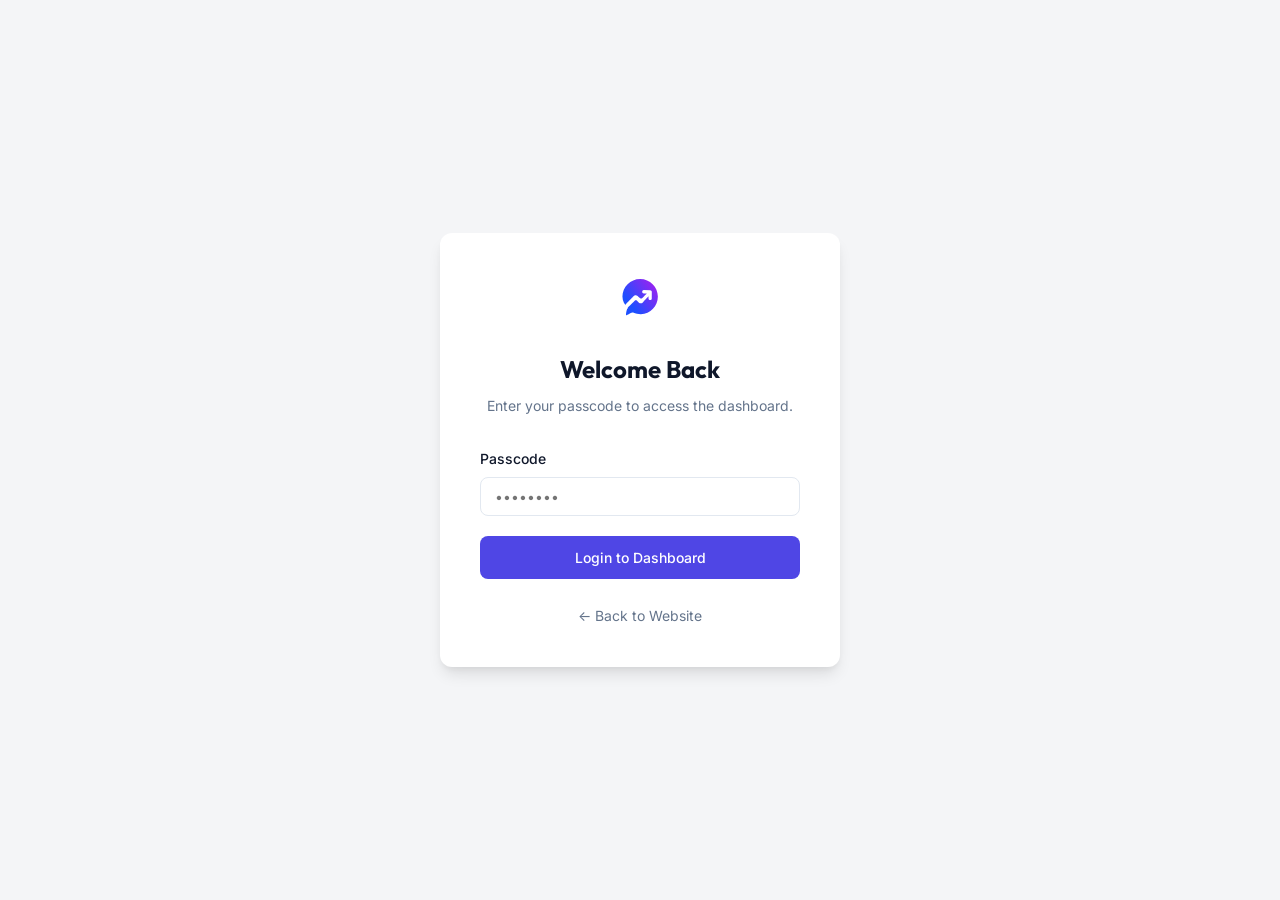
==== admin.html @ 31670eb8 "Initial commit of Emergen Studio website" ====
<!DOCTYPE html>
<html lang="en">
<head>
    <meta charset="UTF-8">
    <meta name="viewport" content="width=device-width, initial-scale=1.0">
    <title>Admin Dashboard | Emergen Studio</title>
    <!-- Google Fonts -->
    <link rel="preconnect" href="https://fonts.googleapis.com">
    <link rel="preconnect" href="https://fonts.gstatic.com" crossorigin>
    <link href="https://fonts.googleapis.com/css2?family=Inter:wght@400;500;600&family=Outfit:wght@400;500;600;700;800&display=swap" rel="stylesheet">
    <style>
        :root {
            --bg-body: #F4F5F7;
            --bg-surface: #FFFFFF;
            --text-primary: #0F172A;
            --text-secondary: #64748B;
            --border-color: #E2E8F0;
            --primary-brand: #4F46E5;
            --primary-hover: #4338CA;
            --danger: #EF4444;
            --success: #10B981;
            --radius-md: 12px;
            --radius-sm: 8px;
            --shadow-sm: 0 1px 2px 0 rgba(0, 0, 0, 0.05);
            --shadow-md: 0 4px 6px -1px rgba(0, 0, 0, 0.1), 0 2px 4px -1px rgba(0, 0, 0, 0.06);
            --shadow-lg: 0 10px 15px -3px rgba(0, 0, 0, 0.1), 0 4px 6px -2px rgba(0, 0, 0, 0.05);
        }

        * {
            margin: 0;
            padding: 0;
            box-sizing: border-box;
        }

        body {
            font-family: 'Inter', sans-serif;
            background-color: var(--bg-body);
            color: var(--text-primary);
            line-height: 1.5;
            -webkit-font-smoothing: antialiased;
        }

        h1, h2, h3, h4 {
            font-family: 'Outfit', sans-serif;
            color: var(--text-primary);
        }

        /* Layout */
        .admin-wrapper {
            display: flex;
            min-height: 100vh;
        }

        /* Sidebar Placeholder (For professional look) */
        .admin-sidebar {
            width: 260px;
            background: var(--bg-surface);
            border-right: 1px solid var(--border-color);
            padding: 24px;
            display: flex;
            flex-direction: column;
        }
        .sidebar-logo {
            display: flex;
            align-items: center;
            gap: 12px;
            font-family: 'Outfit', sans-serif;
            font-size: 1.25rem;
            font-weight: 700;
            margin-bottom: 40px;
            color: var(--text-primary);
            text-decoration: none;
        }
        .sidebar-nav {
            list-style: none;
            display: flex;
            flex-direction: column;
            gap: 8px;
        }
        .sidebar-nav li a {
            display: flex;
            align-items: center;
            gap: 12px;
            padding: 10px 16px;
            color: var(--text-secondary);
            text-decoration: none;
            border-radius: var(--radius-sm);
            font-weight: 500;
            transition: all 0.2s ease;
        }
        .sidebar-nav li a.active {
            background-color: #EEF2FF;
            color: var(--primary-brand);
        }
        .sidebar-nav li a:hover:not(.active) {
            background-color: var(--bg-body);
            color: var(--text-primary);
        }

        /* Main Content */
        .admin-main {
            flex: 1;
            padding: 40px;
            max-width: 1000px;
            margin: 0 auto;
        }

        .admin-header {
            display: flex;
            justify-content: space-between;
            align-items: center;
            margin-bottom: 32px;
        }
        .admin-header h1 {
            font-size: 1.875rem;
            font-weight: 600;
        }
        .header-actions {
            display: flex;
            gap: 12px;
        }

        /* Card container */
        .admin-card {
            background: var(--bg-surface);
            border-radius: var(--radius-md);
            box-shadow: var(--shadow-sm);
            border: 1px solid var(--border-color);
            margin-bottom: 24px;
            overflow: hidden;
        }
        .card-header {
            padding: 20px 24px;
            border-bottom: 1px solid var(--border-color);
            background: #FAFAFA;
        }
        .card-header h3 {
            font-size: 1.125rem;
            font-weight: 600;
        }
        .card-body {
            padding: 24px;
        }

        /* Forms */
        .form-group {
            margin-bottom: 20px;
        }
        .form-row {
            display: grid;
            grid-template-columns: 1fr 1fr;
            gap: 20px;
        }
        label {
            display: block;
            font-size: 0.875rem;
            font-weight: 500;
            color: var(--text-primary);
            margin-bottom: 8px;
        }
        .form-control {
            width: 100%;
            padding: 10px 14px;
            border: 1px solid var(--border-color);
            border-radius: var(--radius-sm);
            font-family: 'Inter', sans-serif;
            font-size: 0.875rem;
            color: var(--text-primary);
            transition: all 0.2s ease;
            background: #FFFFFF;
        }
        .form-control:focus {
            outline: none;
            border-color: var(--primary-brand);
            box-shadow: 0 0 0 3px rgba(79, 70, 229, 0.1);
        }
        textarea.form-control {
            resize: vertical;
            min-height: 100px;
        }
        .help-text {
            font-size: 0.75rem;
            color: var(--text-secondary);
            margin-top: 6px;
        }

        /* Radio Buttons */
        .radio-group {
            display: flex;
            gap: 16px;
            margin-bottom: 16px;
        }
        .radio-label {
            display: flex;
            align-items: center;
            gap: 8px;
            font-size: 0.875rem;
            cursor: pointer;
        }

        /* Buttons */
        .btn {
            display: inline-flex;
            align-items: center;
            justify-content: center;
            padding: 10px 20px;
            border-radius: var(--radius-sm);
            font-family: 'Inter', sans-serif;
            font-weight: 500;
            font-size: 0.875rem;
            cursor: pointer;
            transition: all 0.2s ease;
            border: 1px solid transparent;
            text-decoration: none;
        }
        .btn-primary {
            background-color: var(--primary-brand);
            color: #FFFFFF;
        }
        .btn-primary:hover {
            background-color: var(--primary-hover);
        }
        .btn-secondary {
            background-color: #FFFFFF;
            border-color: var(--border-color);
            color: var(--text-primary);
        }
        .btn-secondary:hover {
            background-color: var(--bg-body);
        }

        /* Auth Screen */
        .auth-wrapper {
            display: flex;
            align-items: center;
            justify-content: center;
            min-height: 100vh;
            background-color: var(--bg-body);
            padding: 20px;
        }
        .auth-card {
            background: var(--bg-surface);
            border-radius: var(--radius-md);
            box-shadow: var(--shadow-lg);
            width: 100%;
            max-width: 400px;
            padding: 40px;
            text-align: center;
        }
        .auth-card img {
            width: 48px;
            height: 48px;
            margin-bottom: 24px;
        }
        .auth-card h2 {
            margin-bottom: 8px;
            font-size: 1.5rem;
        }
        .auth-card p {
            color: var(--text-secondary);
            font-size: 0.875rem;
            margin-bottom: 32px;
        }

        /* Utility */
        .hidden { display: none !important; }
        .flex { display: flex; }
        .gap-16 { gap: 16px; }
    </style>
</head>
<body>

    <!-- AUTHENTICATION SCREEN -->
    <div id="adminAuthContainer" class="auth-wrapper">
        <div class="auth-card">
            <img src="emergenstudioLOGO.svg" alt="Emergen Studio Logo">
            <h2>Welcome Back</h2>
            <p>Enter your passcode to access the dashboard.</p>
            <form id="adminAuthForm">
                <div class="form-group" style="text-align: left;">
                    <label for="adminPasscode">Passcode</label>
                    <input type="password" id="adminPasscode" class="form-control" placeholder="••••••••" required>
                </div>
                <p id="authError" class="help-text hidden" style="color: var(--danger); text-align: left; margin-top: -10px; margin-bottom: 20px;">Incorrect passcode. Try again.</p>
                <button type="submit" class="btn btn-primary" style="width: 100%; padding: 12px;">Login to Dashboard</button>
            </form>
            <div style="margin-top: 24px;">
                <a href="index.html" style="color: var(--text-secondary); text-decoration: none; font-size: 0.875rem;">← Back to Website</a>
            </div>
        </div>
    </div>

    <!-- MAIN DASHBOARD -->
    <div id="adminDashboardContainer" class="admin-wrapper hidden">
        <!-- Sidebar -->
        <aside class="admin-sidebar">
            <a href="index.html" class="sidebar-logo">
                <img src="emergenstudioLOGO.svg" alt="Logo" style="width: 32px; height: 32px;">
                Emergen Studio
            </a>
            <ul class="sidebar-nav">
                <li><a href="#" class="active">Content Management</a></li>
                <li><a href="index.html" target="_blank">View Live Site ↗</a></li>
            </ul>
        </aside>

        <!-- Main Content Area -->
        <main class="admin-main">
            <div class="admin-header">
                <div>
                    <h1>Content Management</h1>
                    <p style="color: var(--text-secondary); font-size: 0.875rem; margin-top: 4px;">Update website text, links, and video settings.</p>
                </div>
                <div class="header-actions">
                    <button onclick="lockAdminPanel()" class="btn btn-secondary">Logout</button>
                    <button type="submit" form="adminDashboardForm" id="adminSaveAllBtnTop" class="btn btn-primary">Save Changes</button>
                </div>
            </div>

            <p id="saveSuccessMsg" class="hidden" style="color: var(--success); background: #ECFDF5; padding: 12px 16px; border-radius: var(--radius-sm); border: 1px solid #A7F3D0; margin-bottom: 24px; font-weight: 500;">✓ Changes saved successfully!</p>

            <form id="adminDashboardForm">
                
                <!-- SECTION: Video Settings -->
                <div class="admin-card">
                    <div class="card-header">
                        <h3>1. Hero Video Settings</h3>
                    </div>
                    <div class="card-body">
                        <div class="radio-group">
                            <label class="radio-label">
                                <input type="radio" name="videoSource" value="url" id="sourceUrl" checked>
                                Video URL (YouTube/Instagram)
                            </label>
                            <label class="radio-label">
                                <input type="radio" name="videoSource" value="file" id="sourceFile">
                                Upload MP4 File
                            </label>
                        </div>
                        
                        <div id="urlInputContainer" class="form-group">
                            <label for="adminVideoUrl">Video Link</label>
                            <input type="url" id="adminVideoUrl" class="form-control" placeholder="https://www.youtube.com/watch?v=...">
                        </div>
                        
                        <div id="fileInputContainer" class="form-group hidden">
                            <label for="adminVideoFile">Upload MP4</label>
                            <input type="file" id="adminVideoFile" accept="video/mp4" class="form-control" style="padding: 8px;">
                            <p class="help-text">Video is stored locally in your browser database.</p>
                        </div>
                    </div>
                </div>

                <!-- SECTION: Social Links -->
                <div class="admin-card">
                    <div class="card-header">
                        <h3>2. Social Media Links</h3>
                    </div>
                    <div class="card-body">
                        <div class="form-row">
                            <div class="form-group">
                                <label for="socialInstagram">Instagram URL</label>
                                <input type="url" id="socialInstagram" class="form-control" placeholder="https://instagram.com/...">
                            </div>
                            <div class="form-group">
                                <label for="socialLinkedin">LinkedIn URL</label>
                                <input type="url" id="socialLinkedin" class="form-control" placeholder="https://linkedin.com/...">
                            </div>
                            <div class="form-group">
                                <label for="socialX">X (Twitter) URL</label>
                                <input type="url" id="socialX" class="form-control" placeholder="https://twitter.com/...">
                            </div>
                        </div>
                    </div>
                </div>

                <!-- SECTION: Hero Stats -->
                <div class="admin-card">
                    <div class="card-header">
                        <h3>3. Hero Stats (Bento Grid)</h3>
                    </div>
                    <div class="card-body">
                        <div class="form-row" style="grid-template-columns: 1fr 1fr 1fr;">
                            <div class="form-group">
                                <label for="heroRoi">Ad Performance ROI</label>
                                <input type="text" id="heroRoi" class="form-control" placeholder="+248%">
                            </div>
                            <div class="form-group">
                                <label for="heroLeads">Leads Generated</label>
                                <input type="text" id="heroLeads" class="form-control" placeholder="1,284">
                            </div>
                            <div class="form-group">
                                <label for="heroAccounts">Accounts Reached</label>
                                <input type="text" id="heroAccounts" class="form-control" placeholder="3.7M">
                            </div>
                        </div>
                    </div>
                </div>

                <!-- SECTION: About Us -->
                <div class="admin-card">
                    <div class="card-header">
                        <h3>4. About Us Section</h3>
                    </div>
                    <div class="card-body">
                        <div class="form-group">
                            <label for="aboutParagraph">Description Paragraph</label>
                            <textarea id="aboutParagraph" class="form-control" placeholder="Enter your agency's description..."></textarea>
                        </div>
                        <div class="form-row" style="grid-template-columns: 1fr 1fr; margin-top: 24px;">
                            <div class="form-group">
                                <label for="aboutStat1">Stat 1 Value</label>
                                <input type="text" id="aboutStat1" class="form-control" placeholder="50+">
                            </div>
                            <div class="form-group">
                                <label for="aboutLabel1">Stat 1 Label</label>
                                <input type="text" id="aboutLabel1" class="form-control" placeholder="Brands Scaled">
                            </div>
                            <div class="form-group">
                                <label for="aboutStat2">Stat 2 Value</label>
                                <input type="text" id="aboutStat2" class="form-control" placeholder="10M+">
                            </div>
                            <div class="form-group">
                                <label for="aboutLabel2">Stat 2 Label</label>
                                <input type="text" id="aboutLabel2" class="form-control" placeholder="Ad Spend Managed">
                            </div>
                            <div class="form-group">
                                <label for="aboutStat3">Stat 3 Value</label>
                                <input type="text" id="aboutStat3" class="form-control" placeholder="200+">
                            </div>
                            <div class="form-group">
                                <label for="aboutLabel3">Stat 3 Label</label>
                                <input type="text" id="aboutLabel3" class="form-control" placeholder="Campaigns">
                            </div>
                        </div>
                    </div>
                </div>

                <!-- SECTION: Our Work / Portfolio -->
                <div class="admin-card">
                    <div class="card-header">
                        <h3>5. Portfolio (Our Work)</h3>
                    </div>
                    <div class="card-body">
                        <div class="form-row" style="margin-bottom: 24px; padding-bottom: 24px; border-bottom: 1px solid var(--border-color);">
                            <div class="form-group">
                                <label for="workTitle1">Portfolio Item 1 - Title</label>
                                <input type="text" id="workTitle1" class="form-control" placeholder="Fitness Empire">
                            </div>
                            <div class="form-group">
                                <label for="workDesc1">Portfolio Item 1 - Subtitle</label>
                                <input type="text" id="workDesc1" class="form-control" placeholder="Performance Marketing & Content">
                            </div>
                            <div class="form-group" style="grid-column: span 2;">
                                <label for="workImg1">Portfolio Item 1 - Image (Optional)</label>
                                <input type="file" id="workImg1" accept="image/*" class="form-control" style="padding: 8px;">
                                <p class="help-text">Leave blank to keep existing image.</p>
                            </div>
                        </div>
                        <div class="form-row" style="margin-bottom: 24px; padding-bottom: 24px; border-bottom: 1px solid var(--border-color);">
                            <div class="form-group">
                                <label for="workTitle2">Portfolio Item 2 - Title</label>
                                <input type="text" id="workTitle2" class="form-control" placeholder="Café De Kolkata">
                            </div>
                            <div class="form-group">
                                <label for="workDesc2">Portfolio Item 2 - Subtitle</label>
                                <input type="text" id="workDesc2" class="form-control" placeholder="Branding & Social Media">
                            </div>
                            <div class="form-group" style="grid-column: span 2;">
                                <label for="workImg2">Portfolio Item 2 - Image (Optional)</label>
                                <input type="file" id="workImg2" accept="image/*" class="form-control" style="padding: 8px;">
                                <p class="help-text">Leave blank to keep existing image.</p>
                            </div>
                        </div>
                        <div class="form-row">
                            <div class="form-group">
                                <label for="workTitle3">Portfolio Item 3 - Title</label>
                                <input type="text" id="workTitle3" class="form-control" placeholder="Urban Threads">
                            </div>
                            <div class="form-group">
                                <label for="workDesc3">Portfolio Item 3 - Subtitle</label>
                                <input type="text" id="workDesc3" class="form-control" placeholder="E-commerce Website & Ads">
                            </div>
                            <div class="form-group" style="grid-column: span 2;">
                                <label for="workImg3">Portfolio Item 3 - Image (Optional)</label>
                                <input type="file" id="workImg3" accept="image/*" class="form-control" style="padding: 8px;">
                                <p class="help-text">Leave blank to keep existing image.</p>
                            </div>
                        </div>
                    </div>
                </div>

                <!-- SECTION: Marquee Brands -->
                <div class="admin-card">
                    <div class="card-header">
                        <h3>6. Marquee Trusted Brands</h3>
                    </div>
                    <div class="card-body">
                        <div class="form-group">
                            <label for="marqueeBrands">Brand Names (Comma-separated. Use | to denote the bold part, e.g., CAFÉ | DE KOLKATA)</label>
                            <textarea id="marqueeBrands" class="form-control" placeholder="CAFÉ | DE KOLKATA, FITNESS | EMPIRE, The | Bakeshop, URBAN | THREADS"></textarea>
                        </div>
                    </div>
                </div>

                <div style="display: flex; justify-content: flex-end; margin-top: 32px; margin-bottom: 80px;">
                    <button type="submit" id="adminSaveAllBtnBottom" class="btn btn-primary" style="padding: 12px 32px; font-size: 1rem;">Save All Changes</button>
                </div>
            </form>
        </main>
    </div>

    <script src="admin.js"></script>
</body>
</html>
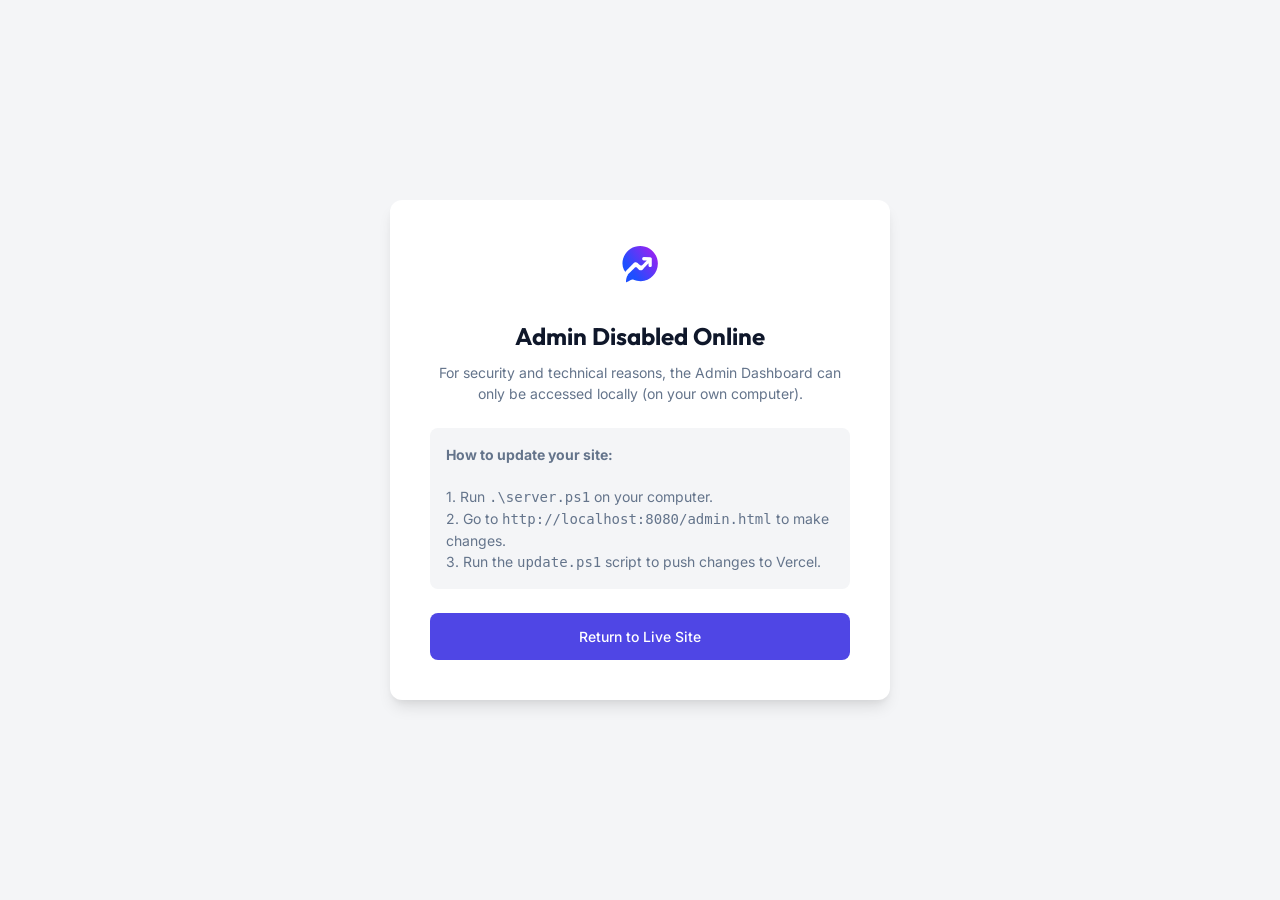
==== commit cefad99f: "Content Update via Admin Panel" ====
--- a/admin.html
+++ b/admin.html
@@ -327,26 +327,10 @@
                         <h3>1. Hero Video Settings</h3>
                     </div>
                     <div class="card-body">
-                        <div class="radio-group">
-                            <label class="radio-label">
-                                <input type="radio" name="videoSource" value="url" id="sourceUrl" checked>
-                                Video URL (YouTube/Instagram)
-                            </label>
-                            <label class="radio-label">
-                                <input type="radio" name="videoSource" value="file" id="sourceFile">
-                                Upload MP4 File
-                            </label>
-                        </div>
-                        
                         <div id="urlInputContainer" class="form-group">
-                            <label for="adminVideoUrl">Video Link</label>
+                            <label for="adminVideoUrl">Video Link (YouTube/Instagram/MP4 URL)</label>
                             <input type="url" id="adminVideoUrl" class="form-control" placeholder="https://www.youtube.com/watch?v=...">
-                        </div>
-                        
-                        <div id="fileInputContainer" class="form-group hidden">
-                            <label for="adminVideoFile">Upload MP4</label>
-                            <input type="file" id="adminVideoFile" accept="video/mp4" class="form-control" style="padding: 8px;">
-                            <p class="help-text">Video is stored locally in your browser database.</p>
+                            <p class="help-text">Paste a YouTube, Instagram, or direct video URL.</p>
                         </div>
                     </div>
                 </div>
@@ -503,6 +487,20 @@
                     </div>
                 </div>
 
+                <!-- SECTION: Audit Form Settings -->
+                <div class="admin-card">
+                    <div class="card-header">
+                        <h3>7. Audit Form Settings</h3>
+                    </div>
+                    <div class="card-body">
+                        <div class="form-group">
+                            <label for="googleSheetUrl">Google Apps Script Web App URL (For Google Sheets Integration)</label>
+                            <input type="url" id="googleSheetUrl" class="form-control" placeholder="https://script.google.com/macros/s/...">
+                            <p class="help-text">Deploy your Apps Script as a Web App and paste the URL here to save form submissions directly to your Google Sheet.</p>
+                        </div>
+                    </div>
+                </div>
+
                 <div style="display: flex; justify-content: flex-end; margin-top: 32px; margin-bottom: 80px;">
                     <button type="submit" id="adminSaveAllBtnBottom" class="btn btn-primary" style="padding: 12px 32px; font-size: 1rem;">Save All Changes</button>
                 </div>
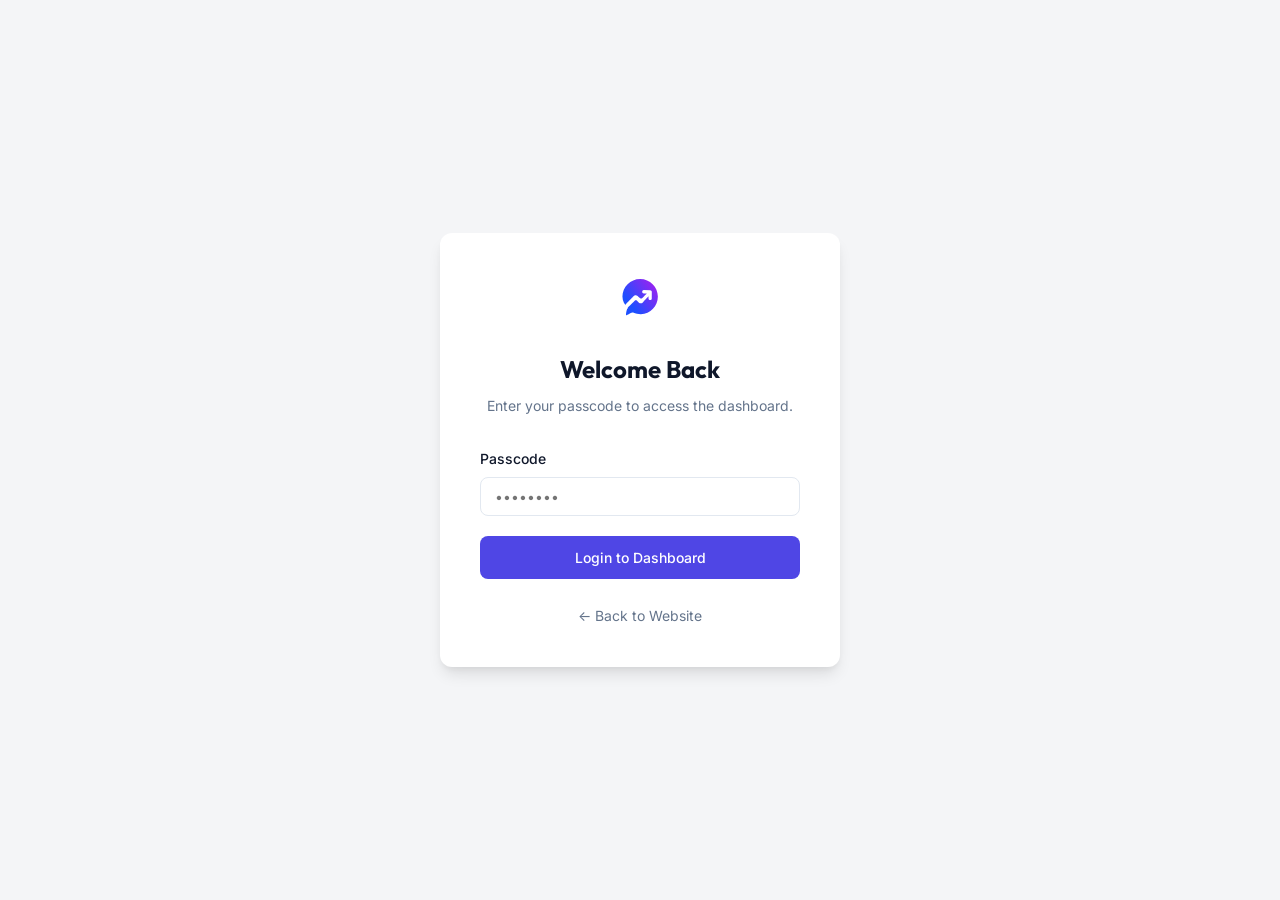
==== commit 0f389d79: "Content Update via Admin Panel" ====
--- a/admin.html
+++ b/admin.html
@@ -436,9 +436,9 @@
                                 <input type="text" id="workDesc1" class="form-control" placeholder="Performance Marketing & Content">
                             </div>
                             <div class="form-group" style="grid-column: span 2;">
-                                <label for="workImg1">Portfolio Item 1 - Image (Optional)</label>
-                                <input type="file" id="workImg1" accept="image/*" class="form-control" style="padding: 8px;">
-                                <p class="help-text">Leave blank to keep existing image.</p>
+                                <label for="workImg1">Portfolio Item 1 - Image URL</label>
+                                <input type="url" id="workImg1" class="form-control" placeholder="https://example.com/image1.jpg">
+                                <p class="help-text">Paste a direct link to the image.</p>
                             </div>
                         </div>
                         <div class="form-row" style="margin-bottom: 24px; padding-bottom: 24px; border-bottom: 1px solid var(--border-color);">
@@ -451,9 +451,9 @@
                                 <input type="text" id="workDesc2" class="form-control" placeholder="Branding & Social Media">
                             </div>
                             <div class="form-group" style="grid-column: span 2;">
-                                <label for="workImg2">Portfolio Item 2 - Image (Optional)</label>
-                                <input type="file" id="workImg2" accept="image/*" class="form-control" style="padding: 8px;">
-                                <p class="help-text">Leave blank to keep existing image.</p>
+                                <label for="workImg2">Portfolio Item 2 - Image URL</label>
+                                <input type="url" id="workImg2" class="form-control" placeholder="https://example.com/image2.jpg">
+                                <p class="help-text">Paste a direct link to the image.</p>
                             </div>
                         </div>
                         <div class="form-row">
@@ -466,9 +466,9 @@
                                 <input type="text" id="workDesc3" class="form-control" placeholder="E-commerce Website & Ads">
                             </div>
                             <div class="form-group" style="grid-column: span 2;">
-                                <label for="workImg3">Portfolio Item 3 - Image (Optional)</label>
-                                <input type="file" id="workImg3" accept="image/*" class="form-control" style="padding: 8px;">
-                                <p class="help-text">Leave blank to keep existing image.</p>
+                                <label for="workImg3">Portfolio Item 3 - Image URL</label>
+                                <input type="url" id="workImg3" class="form-control" placeholder="https://example.com/image3.jpg">
+                                <p class="help-text">Paste a direct link to the image.</p>
                             </div>
                         </div>
                     </div>
